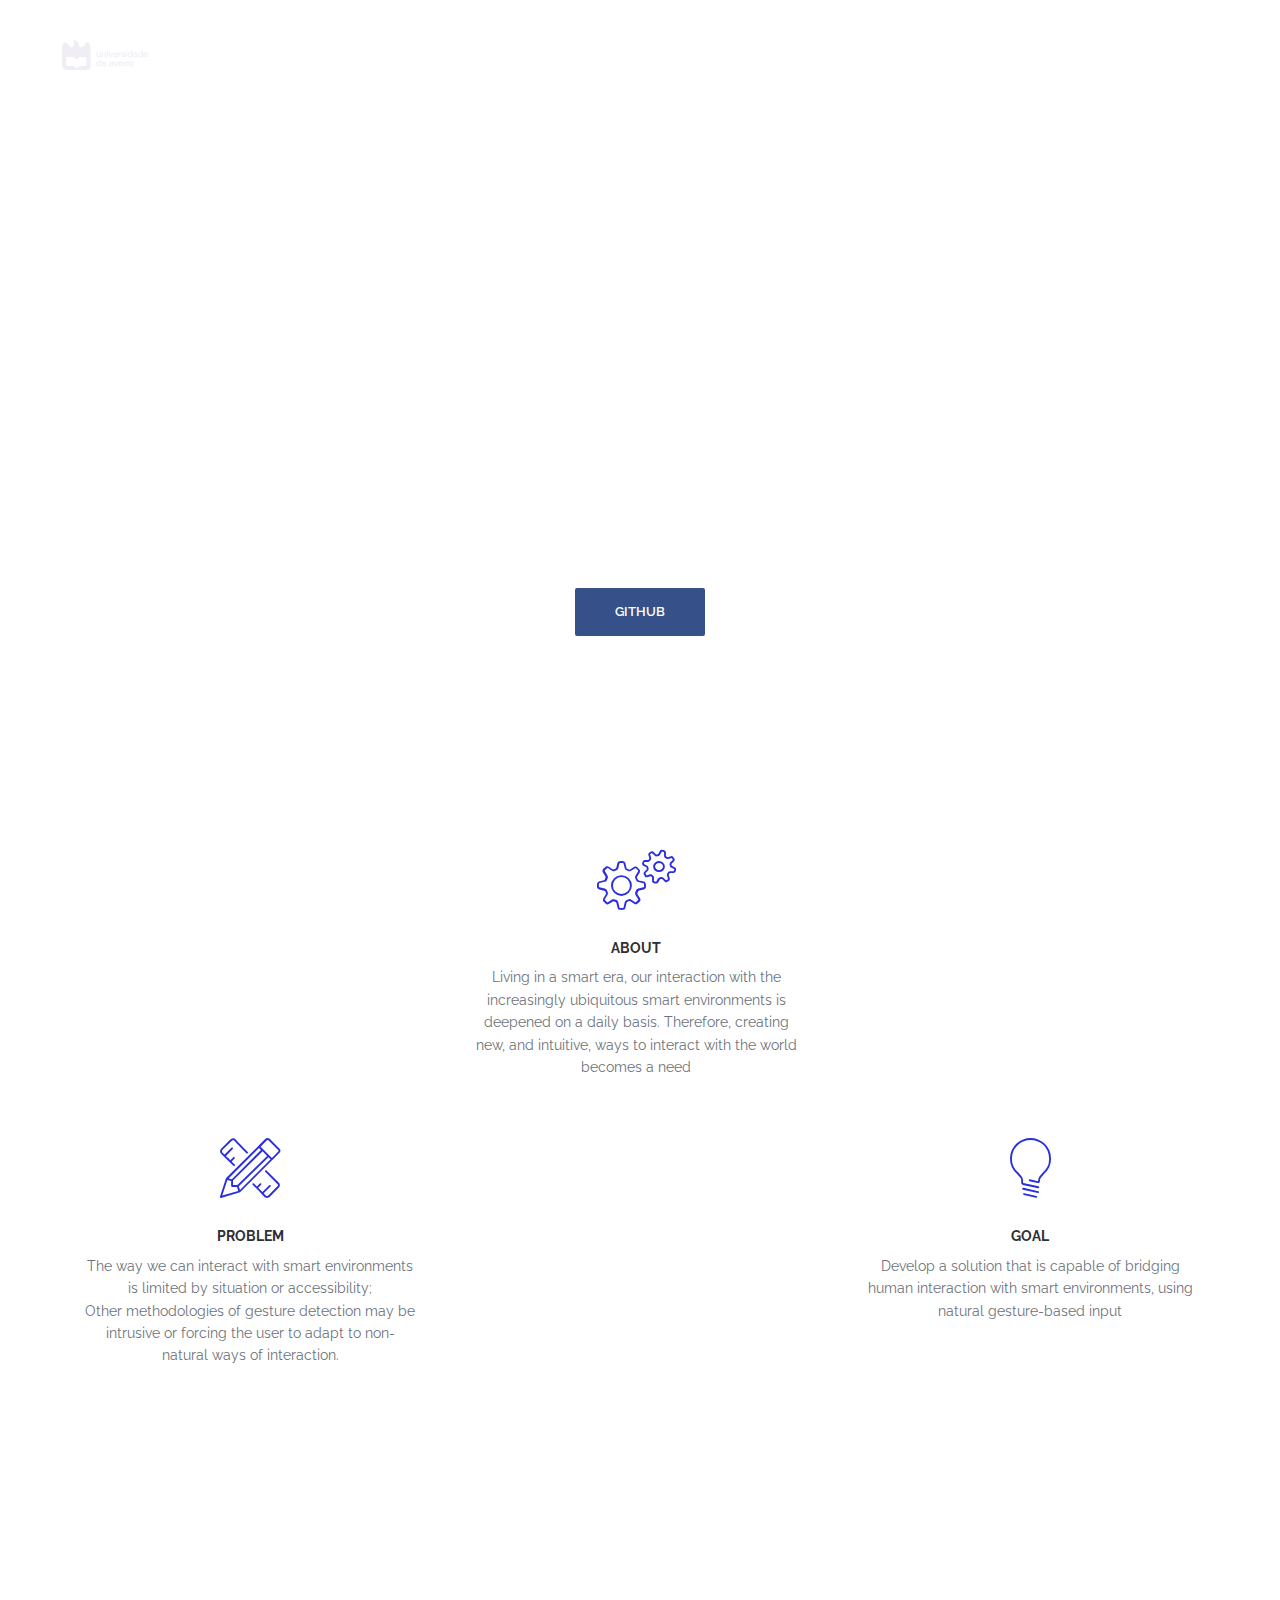
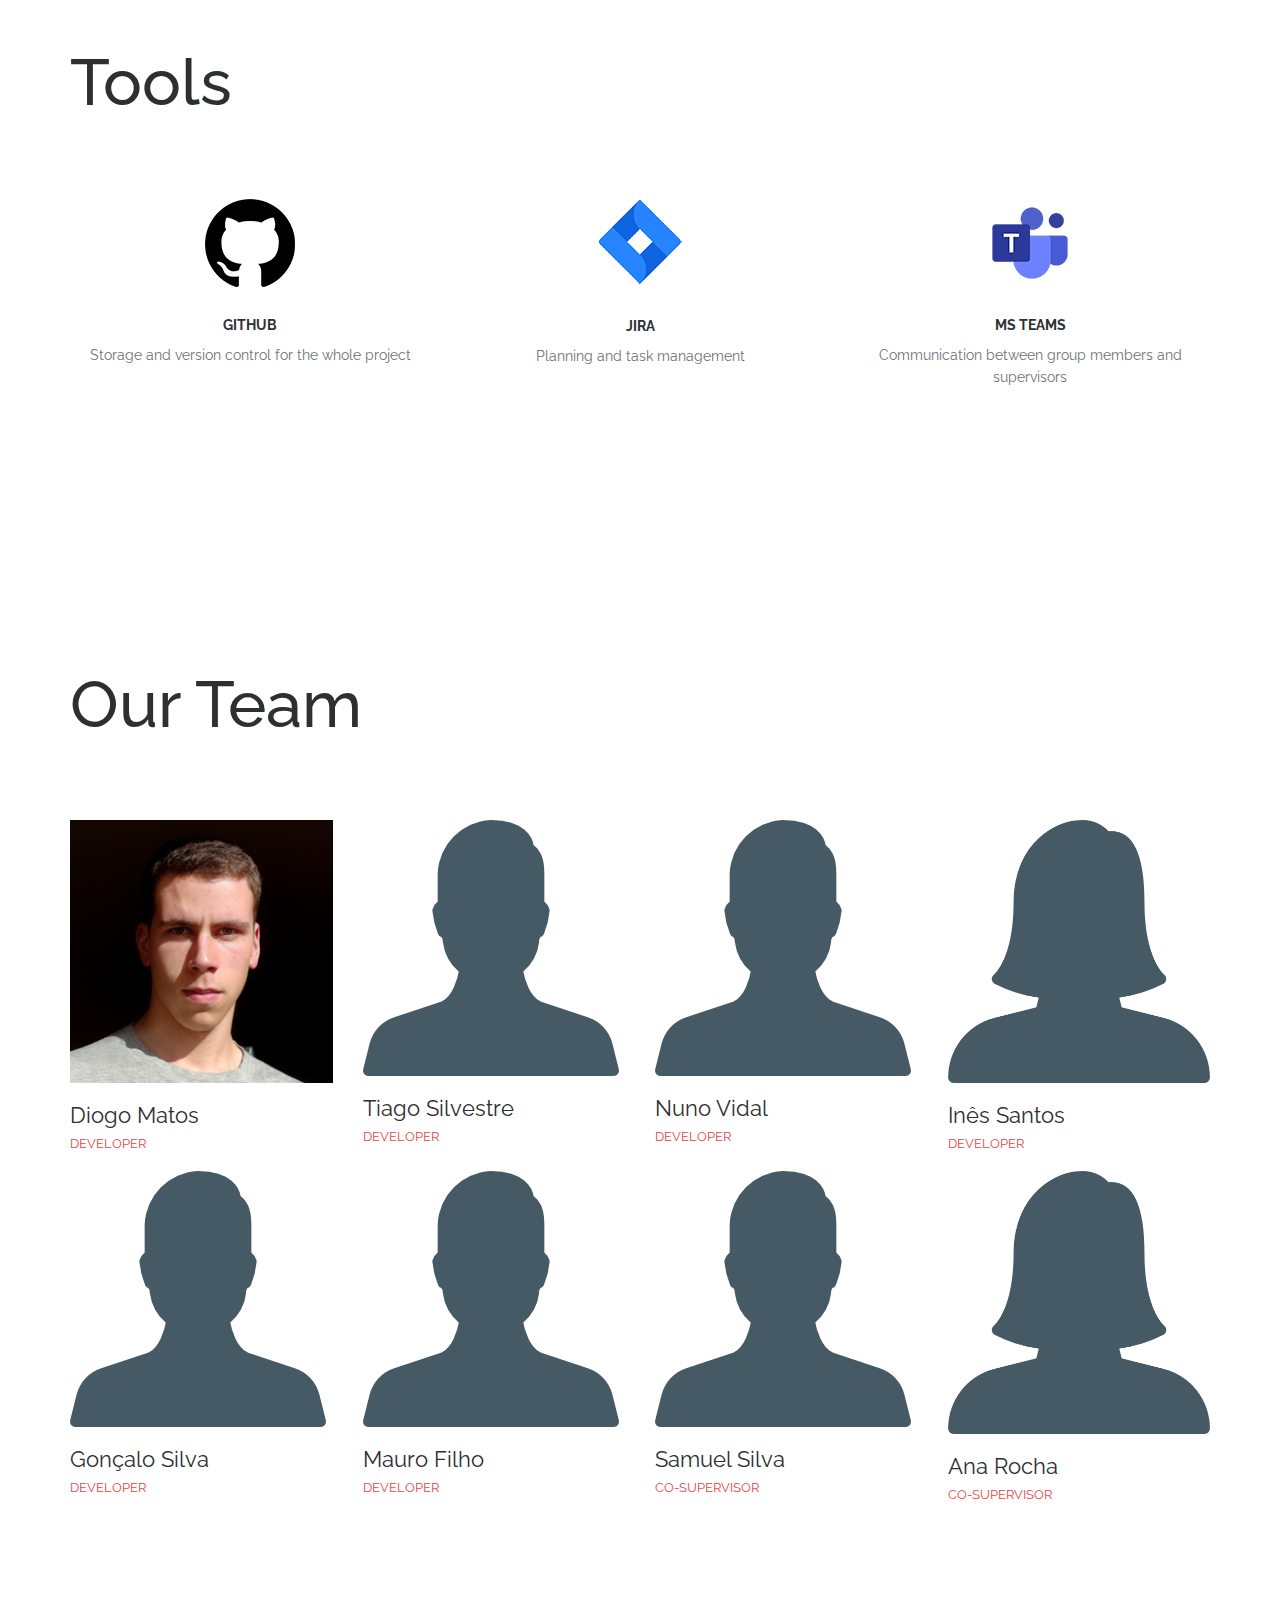
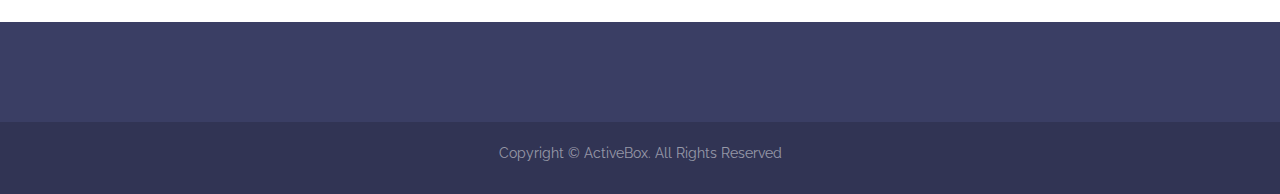
==== index.html @ e511cf41 "removed root folder" ====
<!doctype html>
<!--[if lt IE 7]>      <html class="no-js lt-ie9 lt-ie8 lt-ie7" lang=""> <![endif]-->
<!--[if IE 7]>         <html class="no-js lt-ie9 lt-ie8" lang=""> <![endif]-->
<!--[if IE 8]>         <html class="no-js lt-ie9" lang=""> <![endif]-->
<!--[if gt IE 8]><!--> <html class="no-js" lang=""> <!--<![endif]-->
<head>
    <meta charset="utf-8">
    <meta name="description" content="">
    <meta name="viewport" content="width=device-width, initial-scale=1">
    <title>Gesture-Based Natural Interaction</title>
    <link rel="icon" type="image/png"  href="favicon.png">
    <link rel="stylesheet" href="css/bootstrap.min.css">
    <link rel="stylesheet" href="css/flexslider.css">
    <link rel="stylesheet" href="css/jquery.fancybox.css">
    <link rel="stylesheet" href="css/main.css">
    <link rel="stylesheet" href="css/responsive.css">
    <link rel="stylesheet" href="css/animate.min.css">
    <link rel="stylesheet" href="https://maxcdn.bootstrapcdn.com/font-awesome/4.4.0/css/font-awesome.min.css">
</head>
<body>
	<section class="banner" role="banner">
        <header id="header">
            <div class="header-content clearfix">
               <a class="logo" href="#"><img src="images/logo.png" alt=""></a> 
                <nav class="navigation" role="navigation">
                    <ul class="primary-nav">
                        <li><a href="#about">About</a></li>
                        <li><a href="#tools">Tools</a></li>
                        <li><a href="#teams">Our Team</a></li>
                    </ul>
                </nav>
                <a href="#" class="nav-toggle">Menu<span></span></a>
            </div><!-- header content -->
        </header><!-- header -->
        <div class="container">
            <div class="col-md-10 col-md-offset-1">
                <div class="banner-text text-center">
                    <h1>Gesture-Based Natural Interaction with Smart Environments</h1>
                    <p>Team 7 - PECI - 2022/2023</p>
                    <a href="https://github.com/PECI-UA" target="_blank" rel="noopener noreferrer" class="btn btn-large">GitHub</a>
                </div><!-- banner text -->
            </div>
        </div>
    </section><!-- banner -->
    <section id="about" class="features section">
        <div class="container">
            <div class="row">
                <div class="col-md-4 col-sm-6 about text-center">
                    <span class="icon icon-gears"></span>
                    <div class="feature-content">
                        <h5>About</h5>
                        <p>Living in a smart era, our interaction with the increasingly ubiquitous smart environments is deepened on a daily basis. Therefore, creating new, and intuitive, ways to interact with the world becomes a need
                        </p>
                    </div>
                </div>
            </div>
            <div class="row">
                <div class="col-md-4 col-sm-6 feature text-center">
                    <a class="icon icon-tools" ></a>
                    <div class="feature-content">
                        <h5>Problem</h5>
                        <p>The way we can interact with smart environments is limited by situation or accessibility;<br>
                            Other methodologies of gesture detection may be intrusive or forcing the user to adapt to non-natural ways of interaction.
                            </p>
                    </div>
                </div>
                <div class="col-md-4 col-sm-6 feature text-center">
                    
                </div>
                <div class="tools col-md-4 col-sm-6 feature text-center">
                    <a class="icon icon-lightbulb"></a>
                    <div class="feature-content">
                        <h5>Goal</h5>
                        <p>Develop a solution that is capable of bridging human interaction with smart environments, using natural gesture-based input</p>
                    </div>
                </div>
            </div>
        </div>
    </section><!-- features -->

    <section id="tools" class="features section">
        <div class="container">
            <div class="row topic">
                <h1>Tools</h1>
            </div>
            <div class="row">
                <div class="tools col-md-4 col-sm-6 feature text-center">
                    <a class="icon" href="https://github.com/PECI-UA" target="_blank" rel="noopener noreferrer"><img src="images/git.png" alt=""></a>
                    <div class="feature-content">
                        <h5>GitHub</h5>
                        <p>Storage and version control for the whole project</p>
                    </div>
                </div>
                <div class="tools col-md-4 col-sm-6 feature text-center">
                    <a class="icon" href="https://peci-2022.atlassian.net/jira/software/projects/PECI/boards/1/roadmap" target="_blank" rel="noopener noreferrer"><img src="images/jira.png" alt=""></a>
                    <div class="feature-content">
                        <h5>Jira</h5>
                        <p>Planning and task management</p>
                    </div>
                </div>
                <div class="tools col-md-4 col-sm-6 feature text-center">
                    <a class="icon"><img src="images/msteams.png" alt=""></a>
                    <div class="feature-content">
                        <h5>MS Teams</h5>
                        <p>Communication between group members and supervisors</p>
                    </div>
                </div>
            </div>
        </div>
    </section><!-- works -->

    <section id="teams" class="section teams">
        <div class="container">
            <div class="row topic">
                <h1>Our Team</h1>
            </div>
            <div class="row">
                <div class="col-md-3 col-sm-6">
                    <div class="person">
                        <img src="images/diogo.png" alt="" class="img-responsive">
                        <div class="person-content">
                            <h4>Diogo Matos</h4>
                            <h5 class="role">Developer</h5>
                        </div>
                        
                    </div><!-- person -->
                </div>
                <div class="col-md-3 col-sm-6">
                    <div class="person">
                        <img src="images/man.png" alt="" class="img-responsive">
                        <div class="person-content">
                            <h4>Tiago Silvestre</h4>
                            <h5 class="role">Developer</h5>
                        </div>
                        
                    </div><!-- person -->
                </div>
                <div class="col-md-3 col-sm-6">
                    <div class="person">
                        <img src="images/man.png" alt="" class="img-responsive">
                        <div class="person-content">
                            <h4>Nuno Vidal</h4>
                            <h5 class="role">Developer</h5>
                        </div>
                        
                    </div><!-- person -->
                </div>
                <div class="col-md-3 col-sm-6">
                    <div class="person">
                        <img src="images/woman.png" alt="" class="img-responsive">
                        <div class="person-content">
                            <h4>Inês Santos</h4>
                            <h5 class="role">Developer</h5>
                        </div>
                       
                    </div><!-- person -->
                </div>
                <div class="col-md-3 col-sm-6">
                    <div class="person">
                        <img src="images/man.png" alt="" class="img-responsive">
                        <div class="person-content">
                            <h4>Gonçalo Silva</h4>
                            <h5 class="role">Developer</h5>
                        </div>
                       
                    </div><!-- person -->
                </div>
                <div class="col-md-3 col-sm-6">
                    <div class="person">
                        <img src="images/man.png" alt="" class="img-responsive">
                        <div class="person-content">
                            <h4>Mauro Filho</h4>
                            <h5 class="role">Developer</h5>
                        </div>
                       
                    </div><!-- person -->
                </div>
                <div class="col-md-3 col-sm-6">
                    <div class="person">
                        <img src="images/man.png" alt="" class="img-responsive">
                        <div class="person-content">
                            <h4>Samuel Silva</h4>
                            <h5 class="role">Co-Supervisor</h5>
                        </div>
                       
                    </div><!-- person -->
                </div>
                <div class="col-md-3 col-sm-6">
                    <div class="person">
                        <img src="images/woman.png" alt="" class="img-responsive">
                        <div class="person-content">
                            <h4>Ana Rocha</h4>
                            <h5 class="role">Co-Supervisor</h5>
                        </div>
                       
                    </div><!-- person -->
                </div>
            </div>
        </div>
    </section><!-- teams -->

    <footer class="footer">
        <div class="footer-top">
            <div class="container">
                <div class="row">
                
                </div>
            </div>
        </div><!-- footer top -->
        <div class="footer-bottom">
            <div class="container">
                <div class="col-md-12">
                    <p>Copyright © ActiveBox. All Rights Reserved</p>
                </div>
            </div>
        </div>
    </footer><!-- footer -->

    <script src="https://ajax.googleapis.com/ajax/libs/jquery/1.11.3/jquery.min.js"></script>
    <script>window.jQuery || document.write('<script src="js/jquery.min.js"><\/script>')</script>
    <script src="js/bootstrap.min.js"></script>
    <script src="js/jquery.flexslider-min.js"></script>
    <script src="js/jquery.fancybox.pack.js"></script>
    <script src="js/jquery.waypoints.min.js"></script>
    <script src="js/retina.min.js"></script>
    <script src="js/modernizr.js"></script>
    <script src="js/main.js"></script>
    
</body>
</html>
---- css/main.css ----
@import url(http://fonts.googleapis.com/css?family=Raleway:300,400,500,600,700);
@import url(http://fonts.googleapis.com/css?family=Cardo:400,400italic,700);
/* ==========================================================================
Typography
========================================================================== */
p {
  font-size: 14px;
  line-height: 22.4px;
  color: #6c7279; }

h1 {
  font-size: 65px;
  color: #2d3033; }

h2 {
  font-size: 40px;
  color: #2d3033; }

h3 {
  font-size: 28px;
  color: #2d3033;
  font-weight: 300; }

h4 {
  font-size: 22px;
  color: #2d3033;
  font-weight: 400; }

h5 {
  font-size: 14px;
  color: #2d3033;
  text-transform: uppercase;
  font-weight: 700; }

.btn {
  background-color: #36518a;
  color: #fff;
  font-size: 13px;
  font-weight: 600;
  border: 0;
  -moz-border-radius: 2px;
  -webkit-border-radius: 2px;
  border-radius: 2px;
  display: inline-block;
  text-transform: uppercase; }
  .btn:hover, .btn:focus {
    background-color: #4066b9;
    color: #fff; }
  .btn-large {
    padding: 15px 40px; }

/* ==========================================================================
	General Styles
========================================================================== */
a {
  color: #e84545; }

a:hover, a:focus {
  text-decoration: none;
  -moz-transition: background-color, color, 0.3s;
  -o-transition: background-color, color, 0.3s;
  -webkit-transition: background-color, color, 0.3s;
  transition: background-color, color, 0.3s; }

body {
  font-family: "Raleway", sans-serif;
  font-weight: 400;
  color: #6c7279; }

ul, ol {
  margin: 0;
  padding: 0; }

ul li {
  list-style: none; }

.section {
  padding: 100px 0; }

.no-padding {
  padding: 0; }

.no-gutter [class*=col-] {
  padding-right: 0;
  padding-left: 0; }

/* ==========================================================================
	$Header
========================================================================== */
#header {
  position: fixed;
  width: 100%;
  z-index: 999; }
  #header .header-content {
    border-bottom: 1px solid rgba(255, 255, 255, 0.15);
    margin: 0 auto;
    max-width: 1170px;
    padding: 40px 0;
    width: 100%;
    -moz-transition: padding 0.3s;
    -o-transition: padding 0.3s;
    -webkit-transition: padding 0.3s;
    transition: padding 0.3s; }
  #header .logo {
    float: left; }

#header.fixed {
  background-color: #292c47; }
  #header.fixed .header-content {
    border-bottom: 0;
    padding: 25px 0; }
  #header.fixed .nav-toggle {
    top: 18px; }

.navigation.open {
  opacity: 0.9;
  visibility: visible;
  -moz-transition: opacity 0.5s;
  -o-transition: opacity 0.5s;
  -webkit-transition: opacity 0.5s;
  transition: opacity 0.5s; }

.navigation {
  float: right; }
  .navigation li {
    display: inline-block; }
  .navigation a {
    color: rgba(255, 255, 255, 0.75);
    font-size: 13px;
    font-weight: 700;
    margin-left: 40px;
    text-transform: uppercase; }
    .navigation a:hover, .navigation a.active {
      color: #fff; }

.nav-toggle {
  display: none;
  height: 44px;
  overflow: hidden;
  position: fixed;
  right: 5%;
  text-indent: 100%;
  top: 32px;
  white-space: nowrap;
  width: 44px;
  z-index: 99999;
  -moz-transition: all 0.3s;
  -o-transition: all 0.3s;
  -webkit-transition: all 0.3s;
  transition: all 0.3s; }
  .nav-toggle:before, .nav-toggle:after {
    border-radius: 50%;
    content: "";
    height: 100%;
    left: 0;
    position: absolute;
    top: 0;
    width: 100%;
    -moz-transform: translateZ(0);
    -ms-transform: translateZ(0);
    -webkit-transform: translateZ(0);
    transform: translateZ(0);
    -moz-backface-visibility: hidden;
    -webkit-backface-visibility: hidden;
    backface-visibility: hidden;
    -moz-transition-property: -moz-transform;
    -o-transition-property: -o-transform;
    -webkit-transition-property: -webkit-transform;
    transition-property: transform; }
  .nav-toggle:before {
    background-color: #e84545;
    -moz-transform: scale(1);
    -ms-transform: scale(1);
    -webkit-transform: scale(1);
    transform: scale(1);
    -moz-transition-duration: 0.3s;
    -o-transition-duration: 0.3s;
    -webkit-transition-duration: 0.3s;
    transition-duration: 0.3s; }
  .nav-toggle:after {
    background-color: #e84545;
    -moz-transform: scale(0);
    -ms-transform: scale(0);
    -webkit-transform: scale(0);
    transform: scale(0);
    -moz-transition-duration: 0s;
    -o-transition-duration: 0s;
    -webkit-transition-duration: 0s;
    transition-duration: 0s; }
  .nav-toggle span {
    background-color: #fff;
    bottom: auto;
    display: inline-block;
    height: 3px;
    left: 50%;
    position: absolute;
    right: auto;
    top: 50%;
    width: 18px;
    z-index: 10;
    -moz-transform: translateX(-50%) translateY(-50%);
    -ms-transform: translateX(-50%) translateY(-50%);
    -webkit-transform: translateX(-50%) translateY(-50%);
    transform: translateX(-50%) translateY(-50%); }
    .nav-toggle span:before, .nav-toggle span:after {
      background-color: #fff;
      content: "";
      height: 100%;
      position: absolute;
      right: 0;
      top: 0;
      width: 100%;
      -moz-transform: translateZ(0);
      -ms-transform: translateZ(0);
      -webkit-transform: translateZ(0);
      transform: translateZ(0);
      -moz-backface-visibility: hidden;
      -webkit-backface-visibility: hidden;
      backface-visibility: hidden;
      -moz-transition: -moz-transform 0.3s;
      -o-transition: -o-transform 0.3s;
      -webkit-transition: -webkit-transform 0.3s;
      transition: transform 0.3s; }
    .nav-toggle span:before {
      -moz-transform: translateY(-6px) rotate(0deg);
      -ms-transform: translateY(-6px) rotate(0deg);
      -webkit-transform: translateY(-6px) rotate(0deg);
      transform: translateY(-6px) rotate(0deg); }
    .nav-toggle span:after {
      -moz-transform: translateY(6px) rotate(0deg);
      -ms-transform: translateY(6px) rotate(0deg);
      -webkit-transform: translateY(6px) rotate(0deg);
      transform: translateY(6px) rotate(0deg); }
  .nav-toggle.close-nav:before {
    -moz-transform: scale(0);
    -ms-transform: scale(0);
    -webkit-transform: scale(0);
    transform: scale(0); }
  .nav-toggle.close-nav:after {
    -moz-transform: scale(1);
    -ms-transform: scale(1);
    -webkit-transform: scale(1);
    transform: scale(1); }
  .nav-toggle.close-nav span {
    background-color: rgba(255, 255, 255, 0); }
    .nav-toggle.close-nav span:before, .nav-toggle.close-nav span:after {
      background-color: #fff; }
    .nav-toggle.close-nav span:before {
      -moz-transform: translateY(0) rotate(45deg);
      -ms-transform: translateY(0) rotate(45deg);
      -webkit-transform: translateY(0) rotate(45deg);
      transform: translateY(0) rotate(45deg); }
    .nav-toggle.close-nav span:after {
      -moz-transform: translateY(0) rotate(-45deg);
      -ms-transform: translateY(0) rotate(-45deg);
      -webkit-transform: translateY(0) rotate(-45deg);
      transform: translateY(0) rotate(-45deg); }

/* ==========================================================================
	$Banner
========================================================================== */
.banner {
  background-image: url(../images/banner.jpg);
  background-position: center top;
  background-repeat: no-repeat;
  -moz-background-size: cover;
  -o-background-size: cover;
  -webkit-background-size: cover;
  background-size: cover;
  min-height: 750px; }

.banner-text {
  padding-top: 25%; }
  .banner-text h1 {
    color: #fff;
    font-family: "Open Sans", sans-serif;
    font-weight: 700;
    text-transform: uppercase; }
  .banner-text p {
    color: #fff;
    font-size: 22px;
    font-weight: 300;
    line-height: 1.5;
    margin-bottom: 80px; }

/* ==========================================================================
	$Features
========================================================================== */
.about {
  position: relative;
  margin-bottom: 50px;
  margin-left: 33%;}
  .about-content {
    padding: 0 15px;
    margin-top: 30px;
     }
  .about .icon {
    color: #2b2edd;
    font-size: 60px; }

.feature {
  position: relative;
  margin-bottom: 50px;}
  .feature-content {
    padding: 0 15px;
    margin-top: 30px;
     }
  .feature .icon {
    color: #2b2edd;
    font-size: 60px; }

    .tools:hover {
      -moz-transform: scale(1.02);
      -ms-transform: scale(1.02);
      -webkit-transform: scale(1.02);
      transform: scale(1.02);}

  .topic {
    margin-bottom: 70px;
    margin-left: auto;
  }
/* ==========================================================================
	$Works
========================================================================== */
.work {
  -moz-box-shadow: 0 0 0 1px #fff;
  -webkit-box-shadow: 0 0 0 1px #fff;
  box-shadow: 0 0 0 1px #fff;
  min-height: 350px;
  overflow: hidden;
  position: relative;
  visibility: hidden; }
  .work .overlay {
    background: rgba(232, 69, 69, 0.9);
    height: 100%;
    left: 0;
    opacity: 0;
    position: absolute;
    top: 0;
    width: 100%;
    -moz-transition: opacity, 0.3s;
    -o-transition: opacity, 0.3s;
    -webkit-transition: opacity, 0.3s;
    transition: opacity, 0.3s; }
  .work .overlay-caption {
    position: absolute;
    text-align: center;
    top: 50%;
    width: 100%;
    -moz-transform: translateY(-50%);
    -ms-transform: translateY(-50%);
    -webkit-transform: translateY(-50%);
    transform: translateY(-50%); }
  .work h5, .work p, .work img {
    -moz-transition: all, 0.5s;
    -o-transition: all, 0.5s;
    -webkit-transition: all, 0.5s;
    transition: all, 0.5s; }
  .work h5, .work p {
    color: #fff;
    margin: 0;
    opacity: 0; }
  .work h5 {
    margin-bottom: 5px;
    -moz-transform: translate3d(0, -200%, 0);
    -ms-transform: translate3d(0, -200%, 0);
    -webkit-transform: translate3d(0, -200%, 0);
    transform: translate3d(0, -200%, 0); }
  .work p {
    -moz-transform: translate3d(0, 200%, 0);
    -ms-transform: translate3d(0, 200%, 0);
    -webkit-transform: translate3d(0, 200%, 0);
    transform: translate3d(0, 200%, 0); }

.work-box:hover img {
  -moz-transform: scale(1.2);
  -ms-transform: scale(1.2);
  -webkit-transform: scale(1.2);
  transform: scale(1.2); }
.work-box:hover .overlay {
  opacity: 1; }
  .work-box:hover .overlay h5, .work-box:hover .overlay p {
    opacity: 1;
    -moz-transform: translate3d(0, 0, 0);
    -ms-transform: translate3d(0, 0, 0);
    -webkit-transform: translate3d(0, 0, 0);
    transform: translate3d(0, 0, 0); }

/* ==========================================================================
	$Teams
========================================================================== */
.person {
  max-width: 270px; }
  .person-content {
    margin-top: 20px; }
  .person h4 {
    font-weight: 400; }
  .person h5 {
    color: #e84545;
    font-size: 13px;
    font-weight: 400;
    margin-bottom: 20px; }

.social-icons, .footer .footer-share {
  margin-top: 30px; }
  .social-icons li, .footer .footer-share li {
    float: left; }
  .social-icons a, .footer .footer-share a {
    border: 1px solid #e8ecee;
    -moz-border-radius: 2px;
    -webkit-border-radius: 2px;
    border-radius: 2px;
    color: #c6cacc;
    display: block;
    font-size: 18px;
    height: 40px;
    line-height: 40px;
    margin-right: 5px;
    text-align: center;
    width: 40px; }
    .social-icons a:hover, .footer .footer-share a:hover {
      background-color: #e84545;
      border-color: #e84545;
      color: #fff; }

/* ==========================================================================
	$Testimonials
========================================================================== */
.testimonials {
  background-color: #53354a;
  position: relative; }
  .testimonials blockquote {
    border: 0;
    margin: 0;
    padding: 100px 15% 0; }
  .testimonials p {
    color: #fff;
    font: italic 36px "Cardo", Georgia, "Times New Roman", serif; }
  .testimonials cite {
    color: #fff;
    display: block;
    font-size: 13px;
    font-style: normal;
    font-weight: 600;
    margin-top: 30px;
    text-transform: uppercase; }

/* ==========================================================================
	$Download
========================================================================== */
.download h3 {
  margin-top: 0; }
.download p {
  color: #2d3033;
  font-weight: 600;
  text-transform: uppercase; }
.download .btn {
  margin-top: 30px; }

/* ==========================================================================
	$Footer
========================================================================== */
.footer {
  text-align: center; }
  .footer-top {
    background-color: #3a3e64;
    padding: 50px; }
  .footer-bottom {
    background-color: #313454;
    padding: 20px 0; }
  .footer .footer-col {
    margin-bottom: 80px; }
  .footer h5 {
    color: #fff; }
  .footer h5 {
    margin-bottom: 20px; }
  .footer p {
    color: rgba(255, 255, 255, 0.5); }
  .footer a {
    color: #fff; }
    .footer a:hover {
      color: #e84545; }
  .footer .footer-share {
    margin-top: 0; }
    .footer .footer-share li {
      display: inline-block;
      float: none; }
    .footer .footer-share a {
      border-width: 2px;
      color: #fff; }
  .footer .fa-heart {
    color: #e84545;
    font-size: 11px;
    margin: 0 2px; }

/* ==========================================================================
	$Utilities
========================================================================== */
.work:nth-child(1) {
  -moz-animation-delay: 0.1s;
  -webkit-animation-delay: 0.1s;
  animation-delay: 0.1s; }
.work:nth-child(2) {
  -moz-animation-delay: 0.2s;
  -webkit-animation-delay: 0.2s;
  animation-delay: 0.2s; }
.work:nth-child(3) {
  -moz-animation-delay: 0.3s;
  -webkit-animation-delay: 0.3s;
  animation-delay: 0.3s; }
.work:nth-child(4) {
  -moz-animation-delay: 0.4s;
  -webkit-animation-delay: 0.4s;
  animation-delay: 0.4s; }
.work:nth-child(5) {
  -moz-animation-delay: 0.8s;
  -webkit-animation-delay: 0.8s;
  animation-delay: 0.8s; }
.work:nth-child(6) {
  -moz-animation-delay: 0.7s;
  -webkit-animation-delay: 0.7s;
  animation-delay: 0.7s; }
.work:nth-child(7) {
  -moz-animation-delay: 0.6s;
  -webkit-animation-delay: 0.6s;
  animation-delay: 0.6s; }
.work:nth-child(8) {
  -moz-animation-delay: 0.5s;
  -webkit-animation-delay: 0.5s;
  animation-delay: 0.5s; }

.animated {
  visibility: visible; }

/* ==========================================================================
	Font Icon (http://www.elegantthemes.com/blog/freebie-of-the-week/free-line-style-icons)
========================================================================== */
@font-face {
  font-family: "elegant-theme-line";
  src: url('../fonts/elegant-theme-line.ttf?1439850014') format('truetype'), url('../fonts/elegant-theme-line.eot?1439850014') format('embedded-opentype'), url('../fonts/elegant-theme-line.svg?1439850014') format('svg'), url('../fonts/elegant-theme-line.woff?1439850014') format('woff'); }
.icon {
  font-family: 'elegant-theme-line';
  speak: none;
  font-style: normal;
  font-weight: normal;
  font-variant: normal;
  text-transform: none;
  line-height: 1;
  /* Better Font Rendering =========== */
  -webkit-font-smoothing: antialiased;
  -moz-osx-font-smoothing: grayscale; }

.icon-mobile:before {
  content: "\e000"; }

.icon-laptop:before {
  content: "\e001"; }

.icon-desktop:before {
  content: "\e002"; }

.icon-tablet:before {
  content: "\e003"; }

.icon-phone:before {
  content: "\e004"; }

.icon-document:before {
  content: "\e005"; }

.icon-documents:before {
  content: "\e006"; }

.icon-search:before {
  content: "\e007"; }

.icon-clipboard:before {
  content: "\e008"; }

.icon-newspaper:before {
  content: "\e009"; }

.icon-notebook:before {
  content: "\e00a"; }

.icon-book-open:before {
  content: "\e00b"; }

.icon-browser:before {
  content: "\e00c"; }

.icon-calendar:before {
  content: "\e00d"; }

.icon-presentation:before {
  content: "\e00e"; }

.icon-picture:before {
  content: "\e00f"; }

.icon-pictures:before {
  content: "\e010"; }

.icon-video:before {
  content: "\e011"; }

.icon-camera:before {
  content: "\e012"; }

.icon-printer:before {
  content: "\e013"; }

.icon-toolbox:before {
  content: "\e014"; }

.icon-briefcase:before {
  content: "\e015"; }

.icon-wallet:before {
  content: "\e016"; }

.icon-gift:before {
  content: "\e017"; }

.icon-bargraph:before {
  content: "\e018"; }

.icon-grid:before {
  content: "\e019"; }

.icon-expand:before {
  content: "\e01a"; }

.icon-focus:before {
  content: "\e01b"; }

.icon-edit:before {
  content: "\e01c"; }

.icon-adjustments:before {
  content: "\e01d"; }

.icon-ribbon:before {
  content: "\e01e"; }

.icon-hourglass:before {
  content: "\e01f"; }

.icon-lock:before {
  content: "\e020"; }

.icon-megaphone:before {
  content: "\e021"; }

.icon-shield:before {
  content: "\e022"; }

.icon-trophy:before {
  content: "\e023"; }

.icon-flag:before {
  content: "\e024"; }

.icon-map:before {
  content: "\e025"; }

.icon-puzzle:before {
  content: "\e026"; }

.icon-basket:before {
  content: "\e027"; }

.icon-envelope:before {
  content: "\e028"; }

.icon-streetsign:before {
  content: "\e029"; }

.icon-telescope:before {
  content: "\e02a"; }

.icon-gears:before {
  content: "\e02b"; }

.icon-key:before {
  content: "\e02c"; }

.icon-paperclip:before {
  content: "\e02d"; }

.icon-attachment:before {
  content: "\e02e"; }

.icon-pricetags:before {
  content: "\e02f"; }

.icon-lightbulb:before {
  content: "\e030"; }

.icon-layers:before {
  content: "\e031"; }

.icon-pencil:before {
  content: "\e032"; }

.icon-tools:before {
  content: "\e033"; }

.icon-tools-2:before {
  content: "\e034"; }

.icon-scissors:before {
  content: "\e035"; }

.icon-paintbrush:before {
  content: "\e036"; }

.icon-magnifying-glass:before {
  content: "\e037"; }

.icon-circle-compass:before {
  content: "\e038"; }

.icon-linegraph:before {
  content: "\e039"; }

.icon-mic:before {
  content: "\e03a"; }

.icon-strategy:before {
  content: "\e03b"; }

.icon-beaker:before {
  content: "\e03c"; }

.icon-caution:before {
  content: "\e03d"; }

.icon-recycle:before {
  content: "\e03e"; }

.icon-anchor:before {
  content: "\e03f"; }

.icon-profile-male:before {
  content: "\e040"; }

.icon-profile-female:before {
  content: "\e041"; }

.icon-bike:before {
  content: "\e042"; }

.icon-wine:before {
  content: "\e043"; }

.icon-hotairballoon:before {
  content: "\e044"; }

.icon-globe:before {
  content: "\e045"; }

.icon-genius:before {
  content: "\e046"; }

.icon-map-pin:before {
  content: "\e047"; }

.icon-dial:before {
  content: "\e048"; }

.icon-chat:before {
  content: "\e049"; }

.icon-heart:before {
  content: "\e04a"; }

.icon-cloud:before {
  content: "\e04b"; }

.icon-upload:before {
  content: "\e04c"; }

.icon-download:before {
  content: "\e04d"; }

.icon-target:before {
  content: "\e04e"; }

.icon-hazardous:before {
  content: "\e04f"; }

.icon-piechart:before {
  content: "\e050"; }

.icon-speedometer:before {
  content: "\e051"; }

.icon-global:before {
  content: "\e052"; }

.icon-compass:before {
  content: "\e053"; }

.icon-lifesaver:before {
  content: "\e054"; }

.icon-clock:before {
  content: "\e055"; }

.icon-aperture:before {
  content: "\e056"; }

.icon-quote:before {
  content: "\e057"; }

.icon-scope:before {
  content: "\e058"; }

.icon-alarmclock:before {
  content: "\e059"; }

.icon-refresh:before {
  content: "\e05a"; }

.icon-happy:before {
  content: "\e05b"; }

.icon-sad:before {
  content: "\e05c"; }

.icon-facebook:before {
  content: "\e05d"; }

.icon-twitter:before {
  content: "\e05e"; }

.icon-googleplus:before {
  content: "\e05f"; }

.icon-rss:before {
  content: "\e060"; }

.icon-tumblr:before {
  content: "\e061"; }

.icon-linkedin:before {
  content: "\e062"; }

.icon-dribbble:before {
  content: "\e063"; }
---- css/responsive.css ----
@media screen and (max-width: 1024px) {
  #header .header-content {
    width: 90%; }

  .nav-toggle {
    display: block; }

  .navigation {
    position: fixed;
    background-color: #000;
    width: 100%;
    height: 100%;
    top: 0;
    left: 0;
    z-index: 99999;
    visibility: hidden;
    opacity: 0;
    -webkit-transition: opacity 0.5s, visibility 0s 0.5s;
    transition: opacity 0.5s, visibility 0s 0.5s; }
    .navigation .primary-nav {
      position: relative;
      top: 45%;
      -moz-transform: translateY(-45%);
      -ms-transform: translateY(-45%);
      -webkit-transform: translateY(-45%);
      transform: translateY(-45%); }
    .navigation li {
      display: block;
      margin-bottom: 20px; }
    .navigation a {
      display: block;
      font-size: 25px;
      margin: 0;
      text-align: center; }

  .person {
    margin: 0 auto 50px; }
    .person-content {
      text-align: center; }
    .person .social-icons li {
      display: inline-block;
      float: none;
      margin-bottom: 5px; }

  .testimonials blockquote {
    padding: 20px 5% 0; }
  .testimonials p {
    font-size: 26px; }

  .flex-control-nav {
    bottom: 20px; } }
@media screen and (max-width: 768px) {
  .banner-text {
    padding-top: 30%; }
    .banner-text h1 {
      font-size: 42px; }
    .banner-text p {
      font-size: 18px; }

  .flexslider {
    padding-bottom: 80px; }

  .flex-control-nav {
    width: 100%; }

  .footer .footer-col {
    margin-bottom: 50px; } }
@media screen and (max-width: 640px) {
  .banner-text {
    padding-top: 35%; } }
@media screen and (max-width: 480px) {
  .banner-text {
    padding-top: 45%; }
    .banner-text h1 {
      font-size: 32px; } }
@media screen and (max-width: 320px) {
  .banner-text {
    padding-top: 55%; }

  .testimonials blockquote {
    padding: 20px 5% 0; }
  .testimonials p {
    font-size: 26px; } }
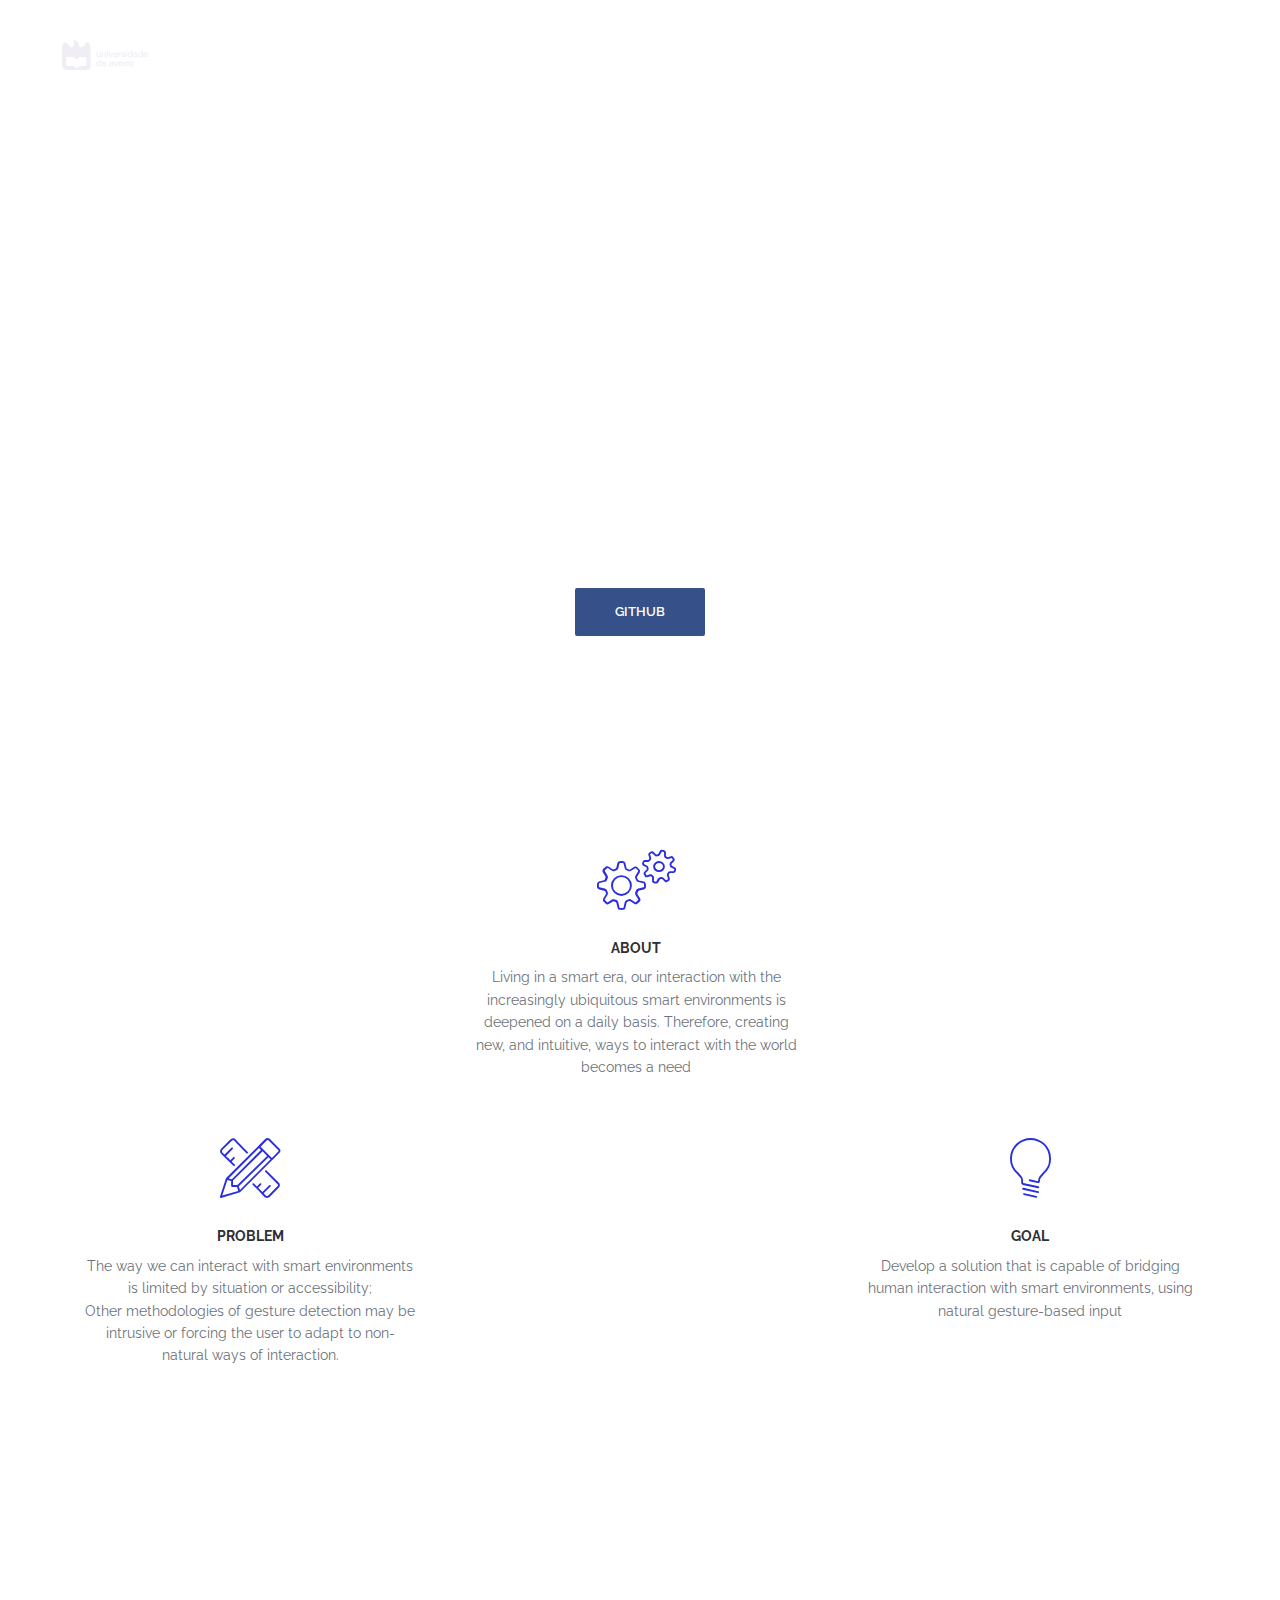
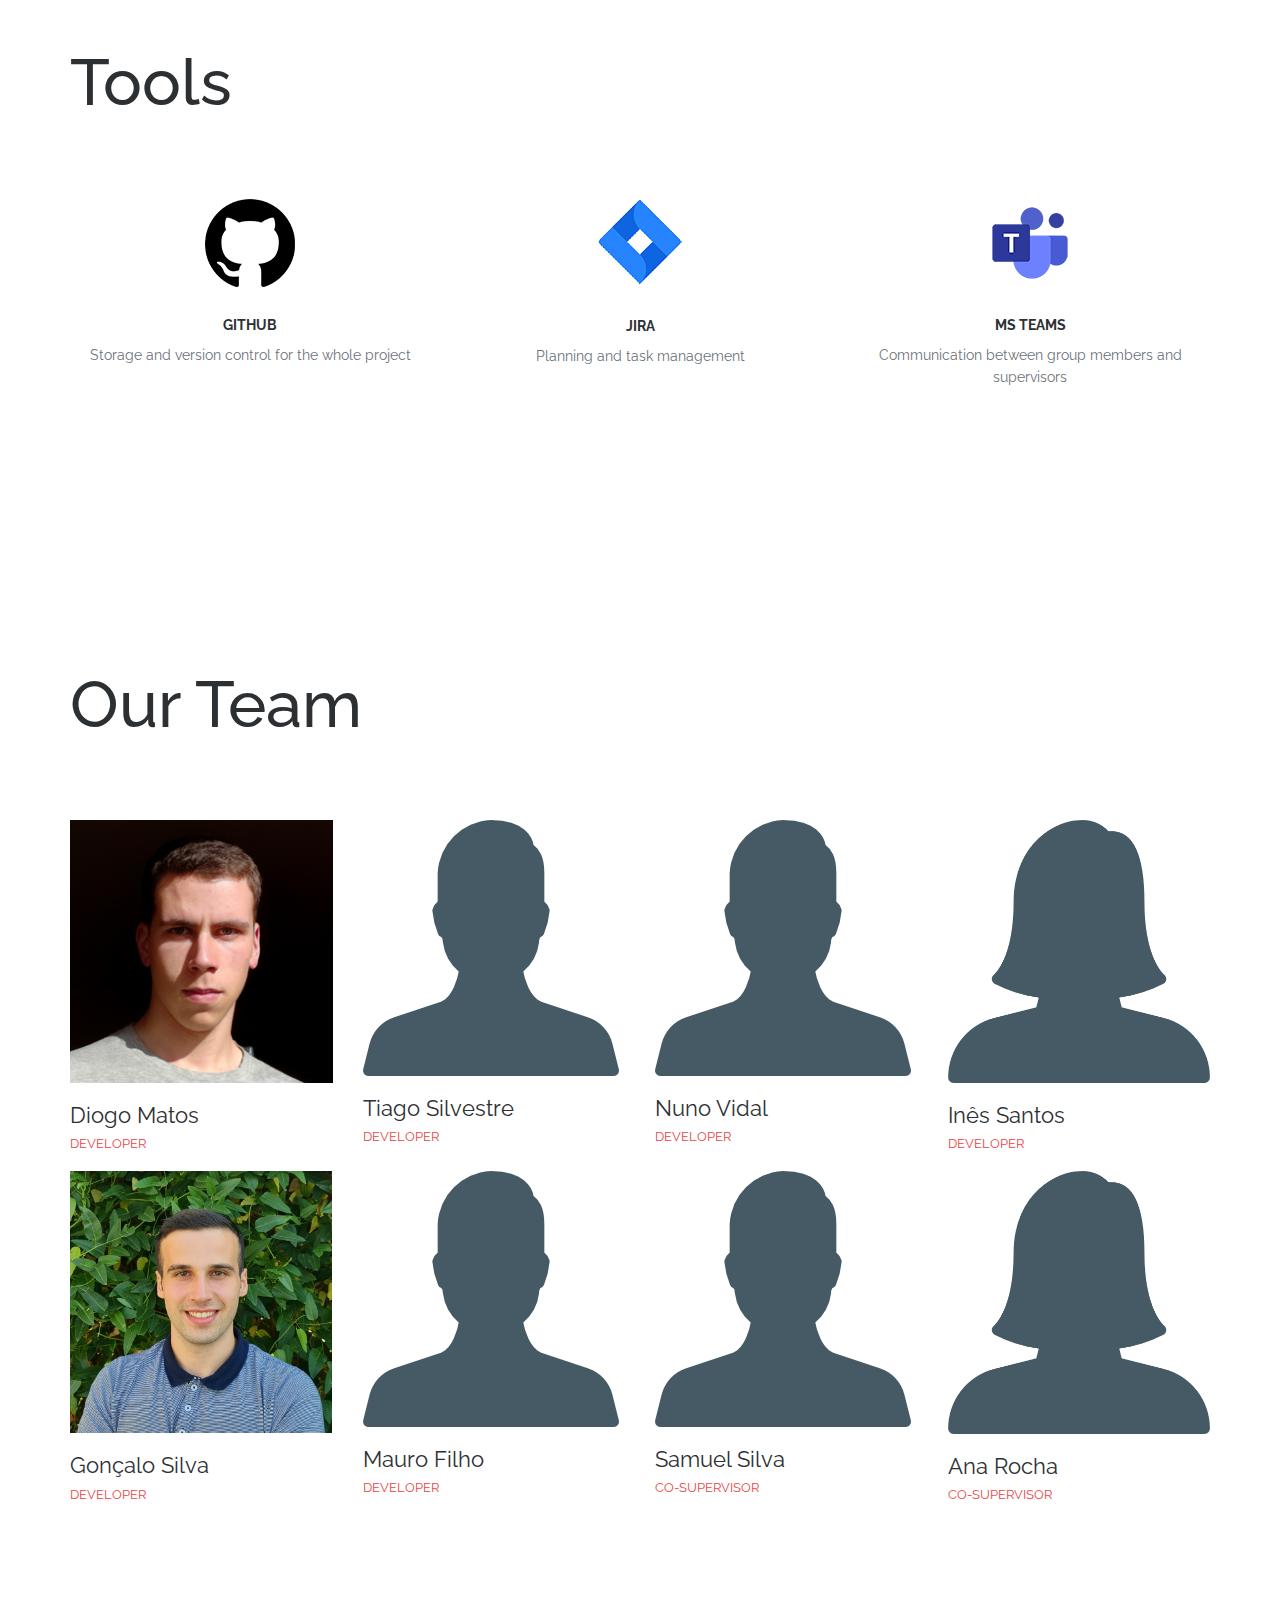
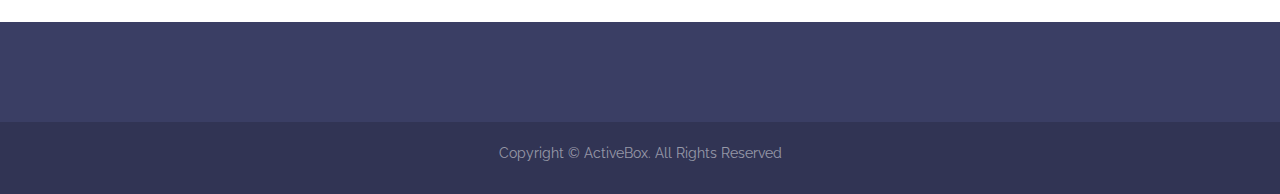
==== commit 513cd7df: "added goncalo image" ====
--- a/index.html
+++ b/index.html
@@ -157,7 +157,7 @@
                 </div>
                 <div class="col-md-3 col-sm-6">
                     <div class="person">
-                        <img src="images/man.png" alt="" class="img-responsive">
+                        <img src="images/goncalo.jpg" alt="" class="img-responsive">
                         <div class="person-content">
                             <h4>Gonçalo Silva</h4>
                             <h5 class="role">Developer</h5>
@@ -227,4 +227,4 @@
     <script src="js/main.js"></script>
     
 </body>
-</html>+</html>
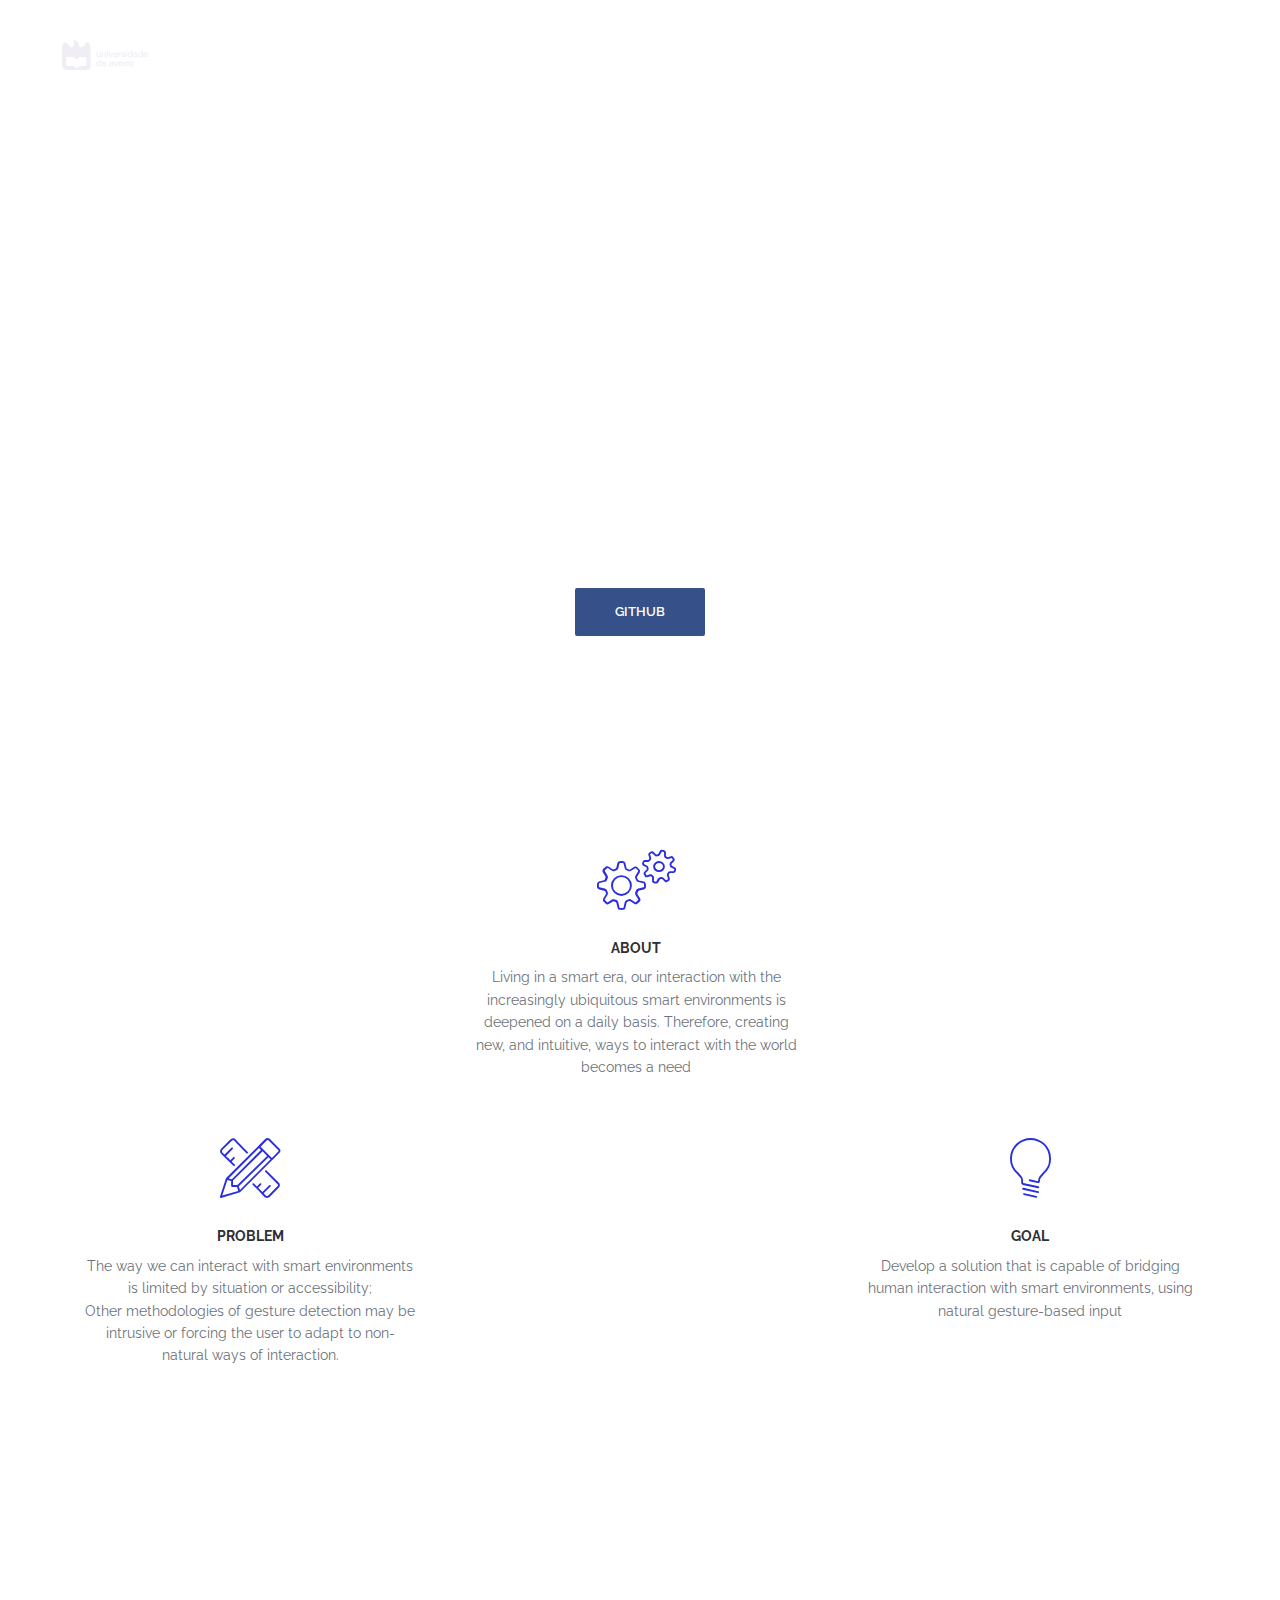
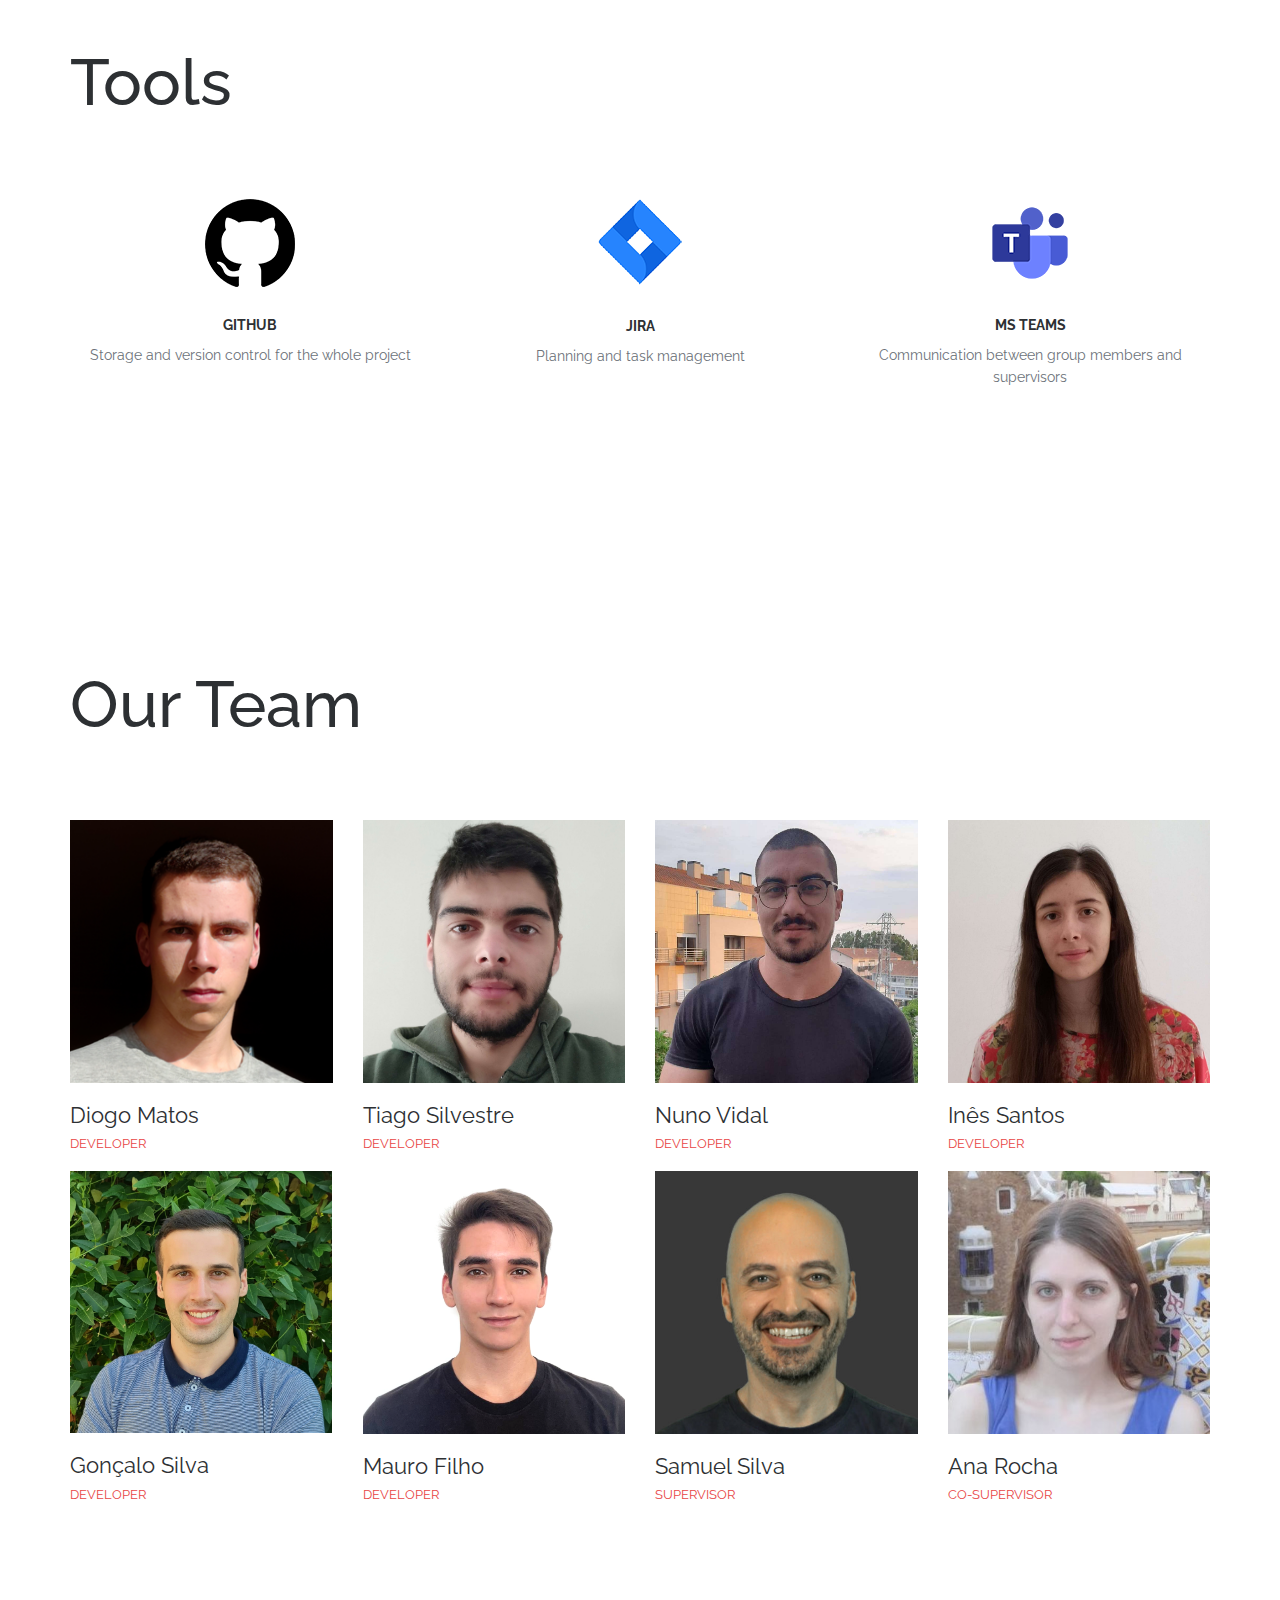
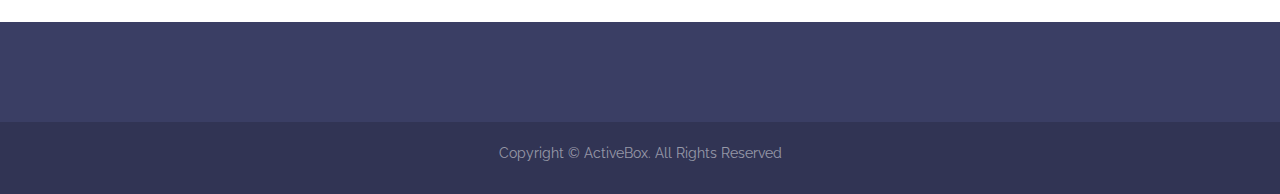
==== commit 93d52980: "add group members images" ====
--- a/index.html
+++ b/index.html
@@ -127,7 +127,7 @@
                 </div>
                 <div class="col-md-3 col-sm-6">
                     <div class="person">
-                        <img src="images/man.png" alt="" class="img-responsive">
+                        <img src="images/tiago.png" alt="" class="img-responsive">
                         <div class="person-content">
                             <h4>Tiago Silvestre</h4>
                             <h5 class="role">Developer</h5>
@@ -137,7 +137,7 @@
                 </div>
                 <div class="col-md-3 col-sm-6">
                     <div class="person">
-                        <img src="images/man.png" alt="" class="img-responsive">
+                        <img src="images/nuno.jpg" alt="" class="img-responsive">
                         <div class="person-content">
                             <h4>Nuno Vidal</h4>
                             <h5 class="role">Developer</h5>
@@ -147,7 +147,7 @@
                 </div>
                 <div class="col-md-3 col-sm-6">
                     <div class="person">
-                        <img src="images/woman.png" alt="" class="img-responsive">
+                        <img src="images/ines.jpg" alt="" class="img-responsive">
                         <div class="person-content">
                             <h4>Inês Santos</h4>
                             <h5 class="role">Developer</h5>
@@ -167,7 +167,7 @@
                 </div>
                 <div class="col-md-3 col-sm-6">
                     <div class="person">
-                        <img src="images/man.png" alt="" class="img-responsive">
+                        <img src="images/mauro.png" alt="" class="img-responsive">
                         <div class="person-content">
                             <h4>Mauro Filho</h4>
                             <h5 class="role">Developer</h5>
@@ -177,17 +177,17 @@
                 </div>
                 <div class="col-md-3 col-sm-6">
                     <div class="person">
-                        <img src="images/man.png" alt="" class="img-responsive">
+                        <img src="images/samuel.jpg" alt="" class="img-responsive">
                         <div class="person-content">
                             <h4>Samuel Silva</h4>
-                            <h5 class="role">Co-Supervisor</h5>
-                        </div>
-                       
-                    </div><!-- person -->
-                </div>
-                <div class="col-md-3 col-sm-6">
-                    <div class="person">
-                        <img src="images/woman.png" alt="" class="img-responsive">
+                            <h5 class="role">Supervisor</h5>
+                        </div>
+                       
+                    </div><!-- person -->
+                </div>
+                <div class="col-md-3 col-sm-6">
+                    <div class="person">
+                        <img src="images/ana.jpeg" alt="" class="img-responsive">
                         <div class="person-content">
                             <h4>Ana Rocha</h4>
                             <h5 class="role">Co-Supervisor</h5>
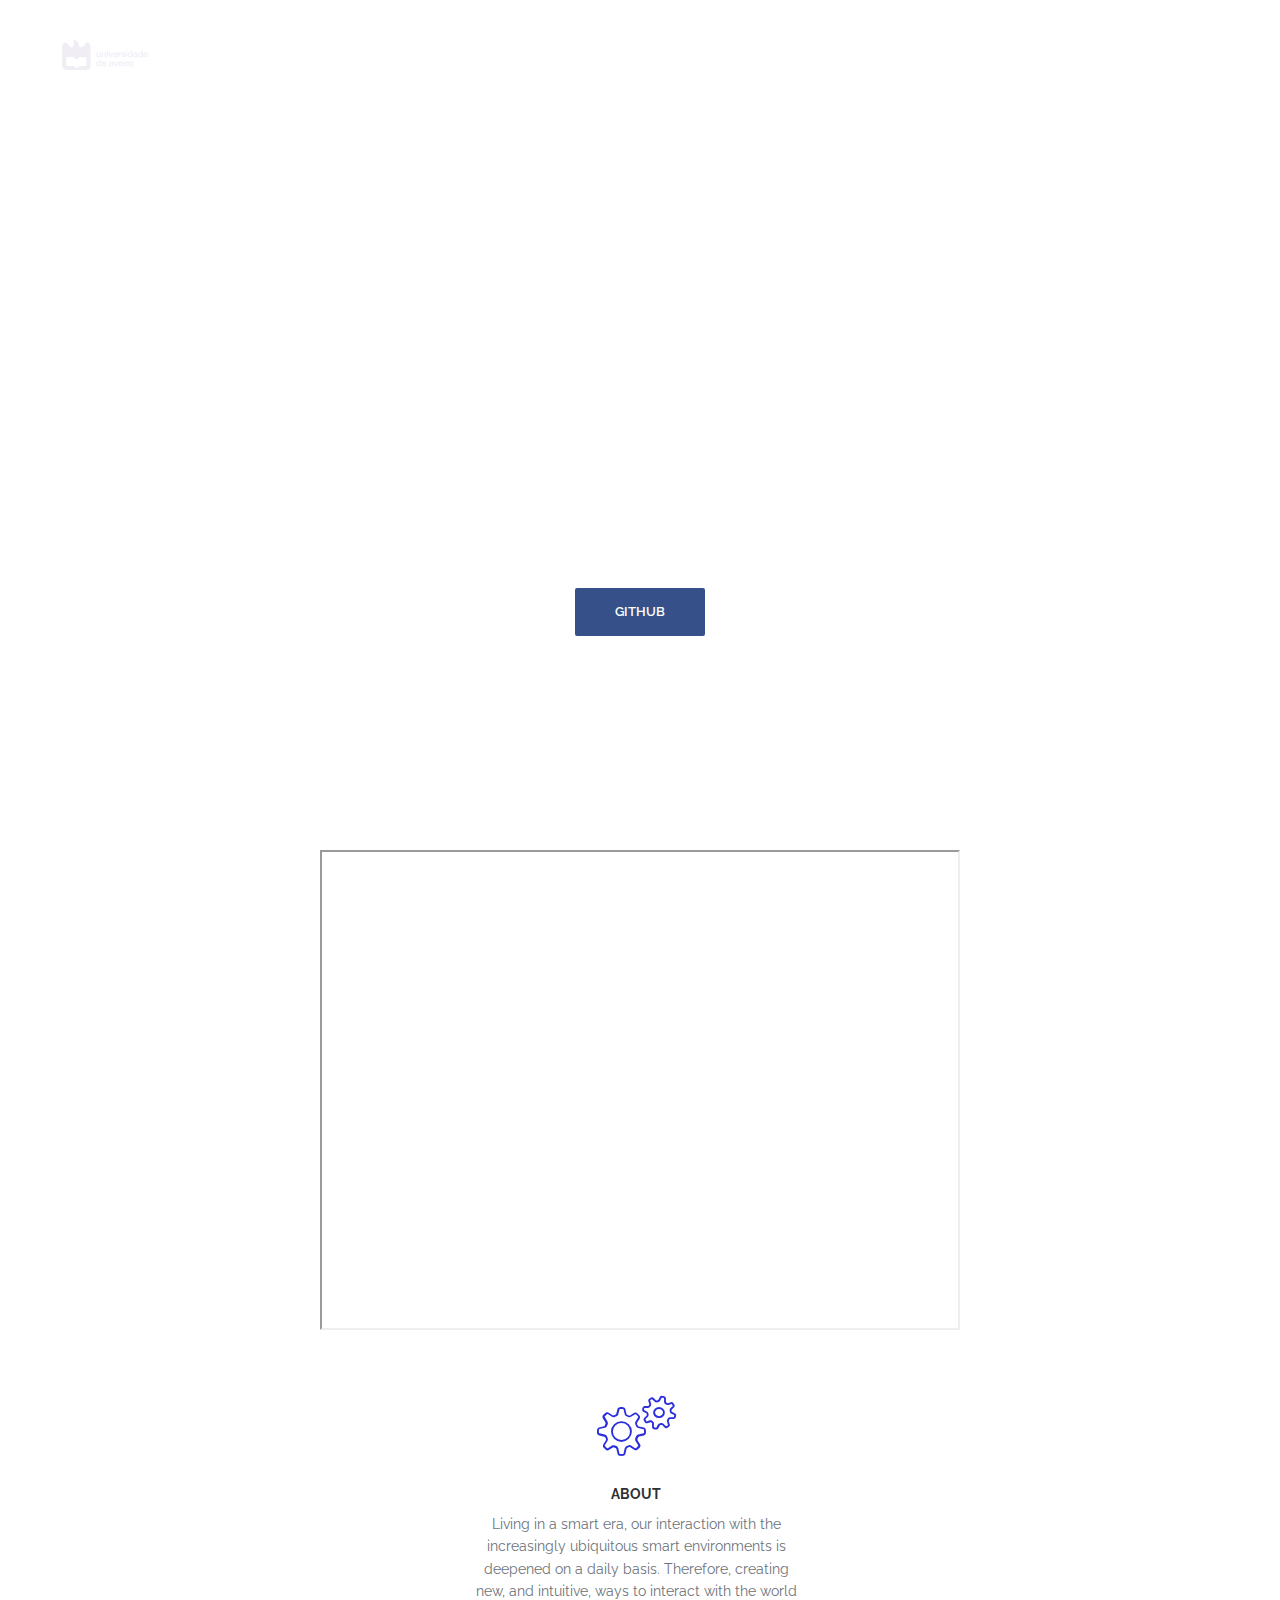
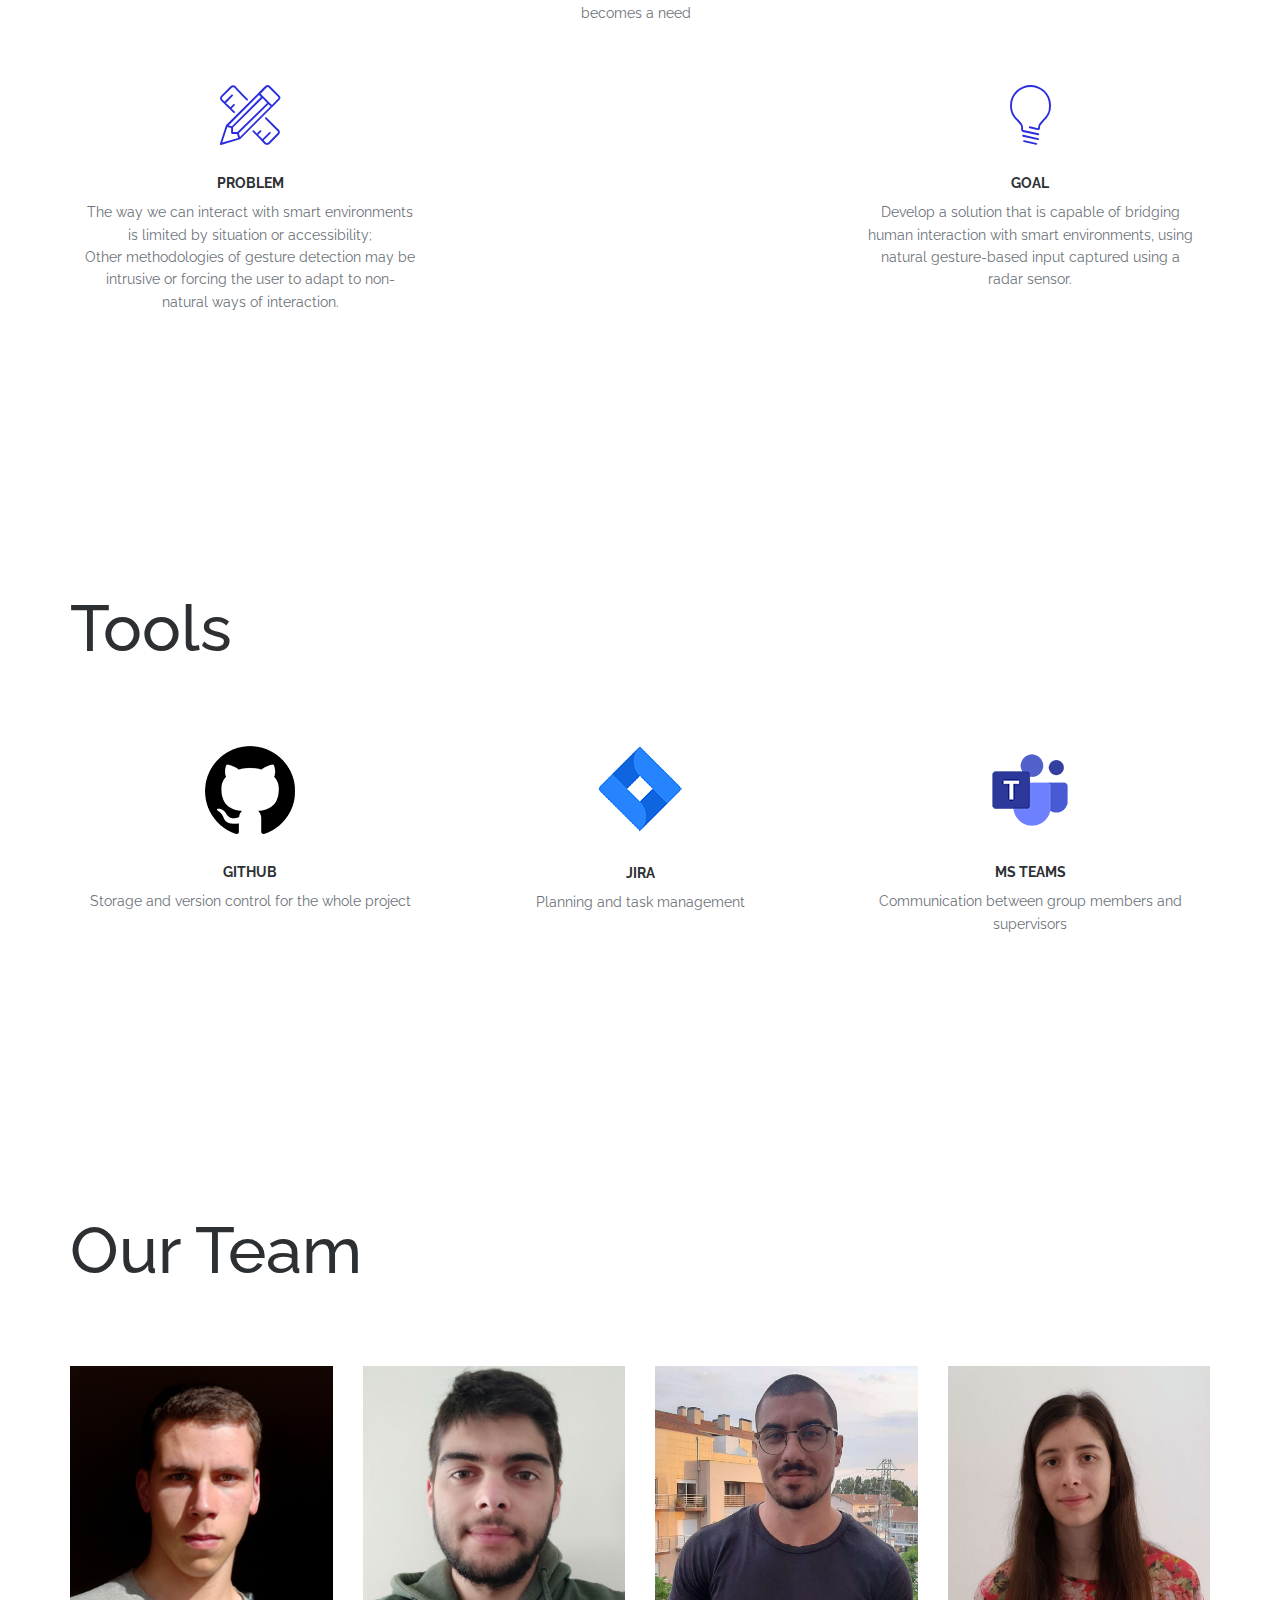
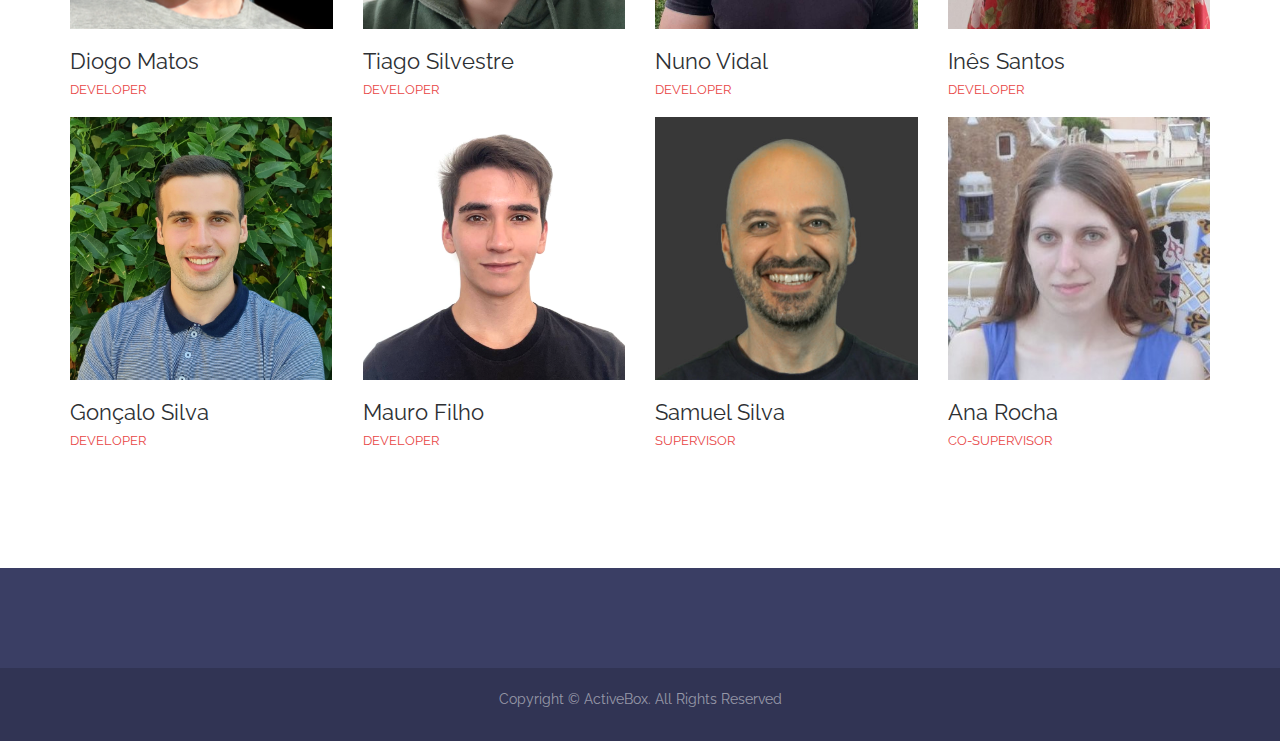
==== commit 7093f3ee: "add video" ====
--- a/index.html
+++ b/index.html
@@ -43,6 +43,7 @@
         </div>
     </section><!-- banner -->
     <section id="about" class="features section">
+        <p align="center" style="padding-bottom: 50px;"><iframe src="https://drive.google.com/file/d/1E7X3OzHU3wn-LACuACXoNKLIAi1_VZOT/preview" width="640" height="480" allow="autoplay"></iframe></p>
         <div class="container">
             <div class="row">
                 <div class="col-md-4 col-sm-6 about text-center">
@@ -67,11 +68,11 @@
                 <div class="col-md-4 col-sm-6 feature text-center">
                     
                 </div>
-                <div class="tools col-md-4 col-sm-6 feature text-center">
+                <div class="col-md-4 col-sm-6 feature text-center">
                     <a class="icon icon-lightbulb"></a>
                     <div class="feature-content">
                         <h5>Goal</h5>
-                        <p>Develop a solution that is capable of bridging human interaction with smart environments, using natural gesture-based input</p>
+                        <p>Develop a solution that is capable of bridging human interaction with smart environments, using natural gesture-based input captured using a radar sensor.</p>
                     </div>
                 </div>
             </div>
